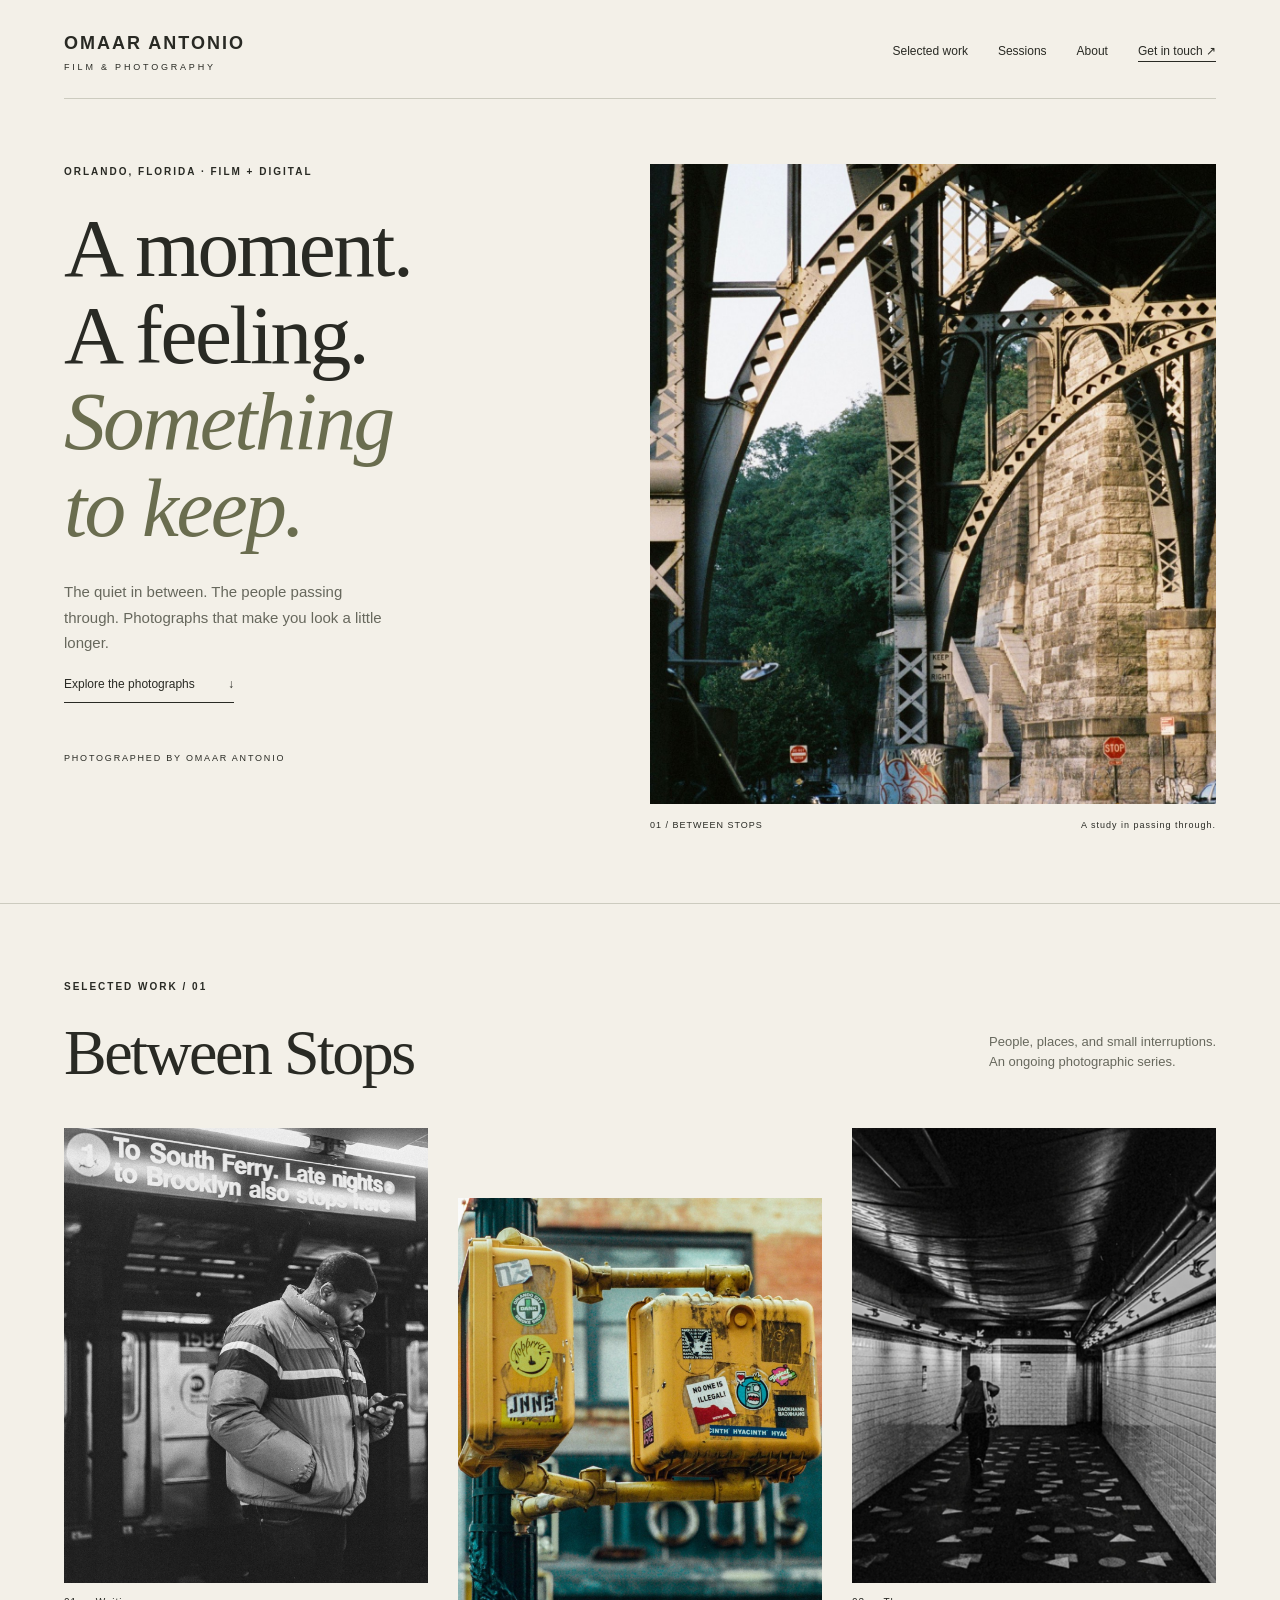
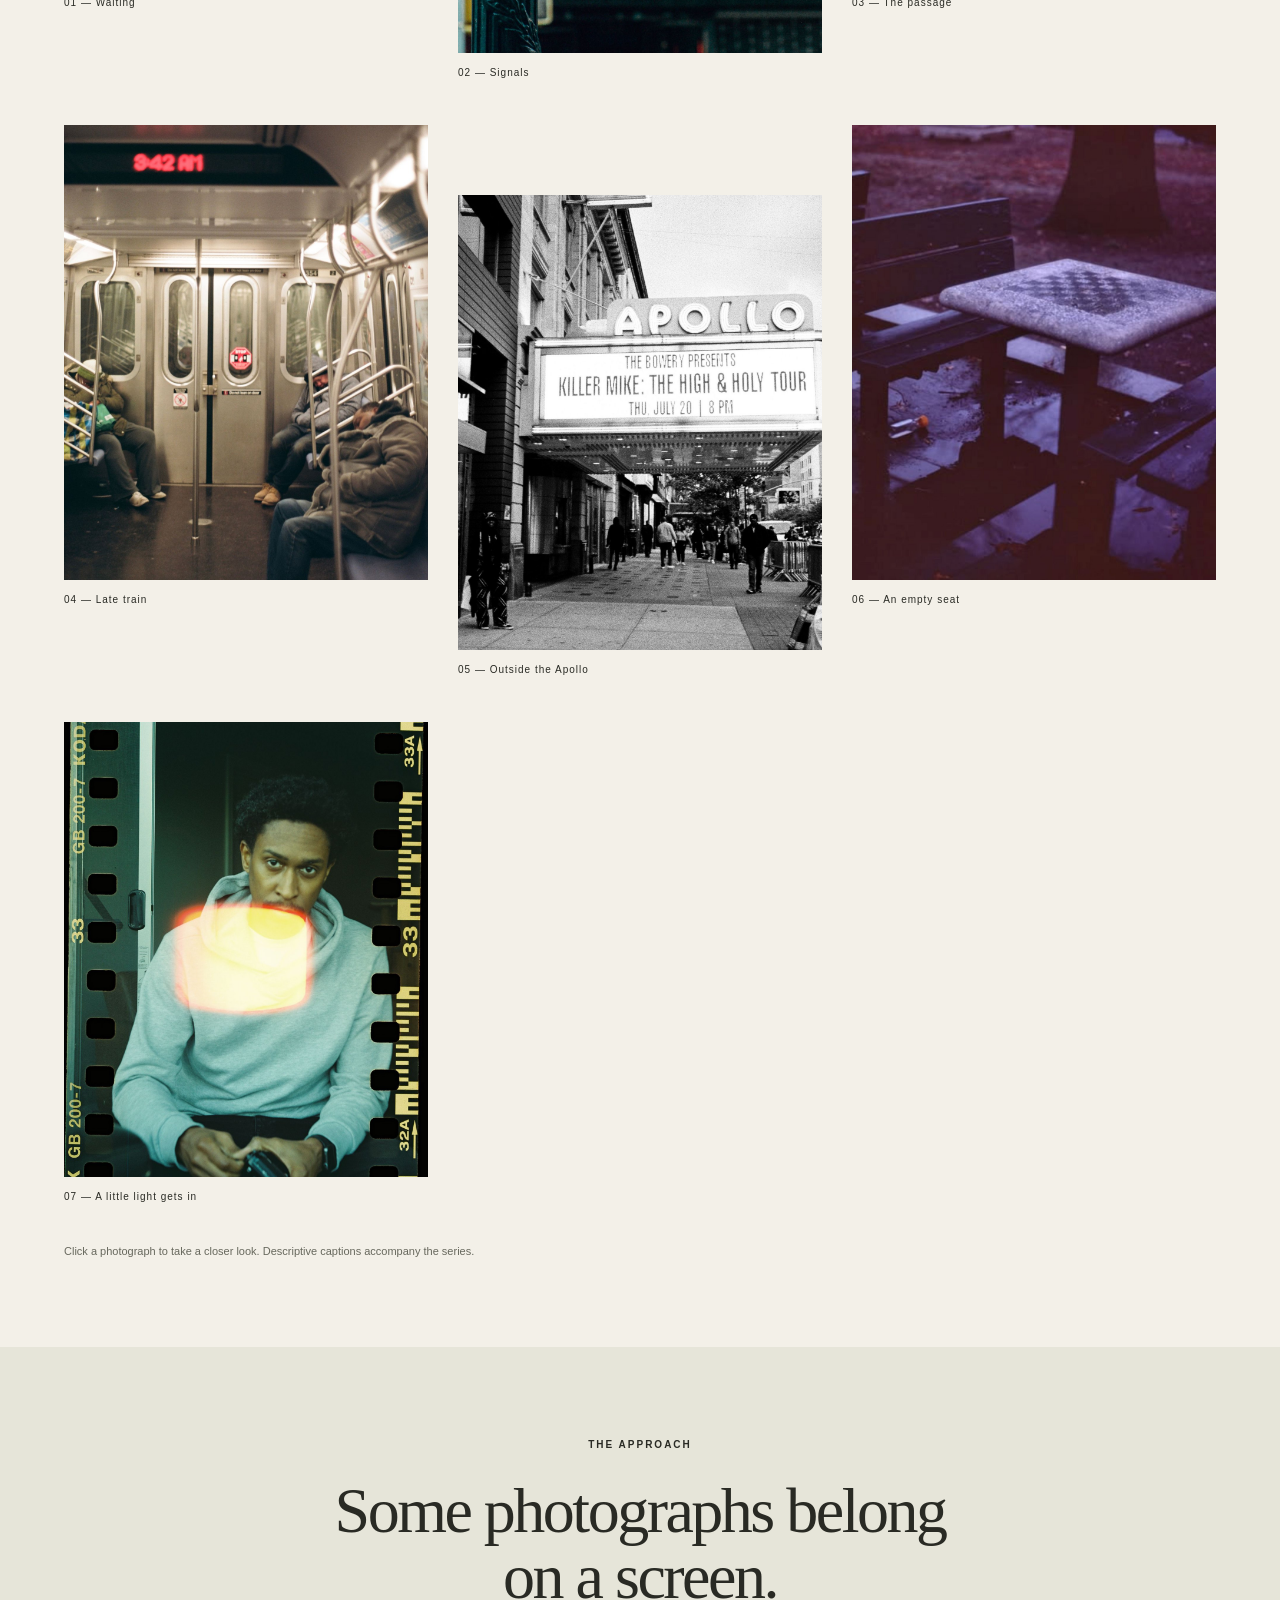
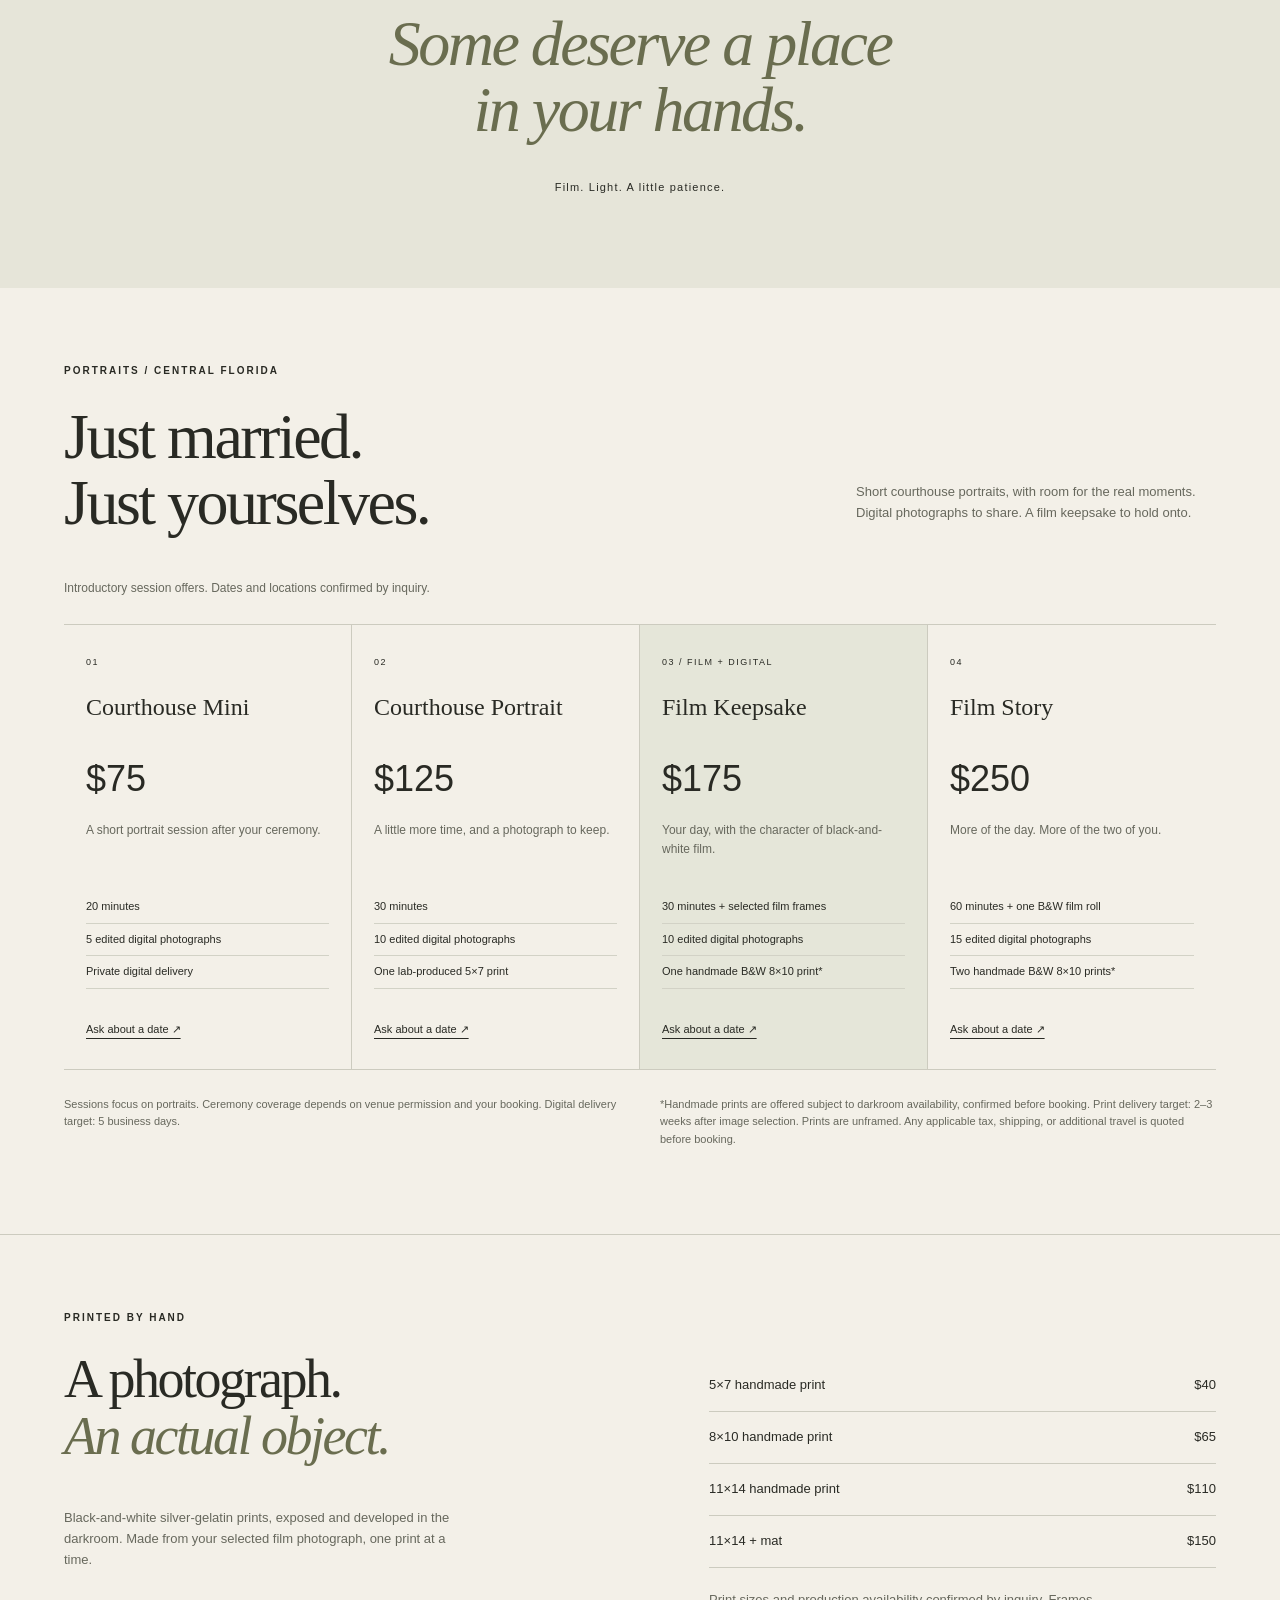
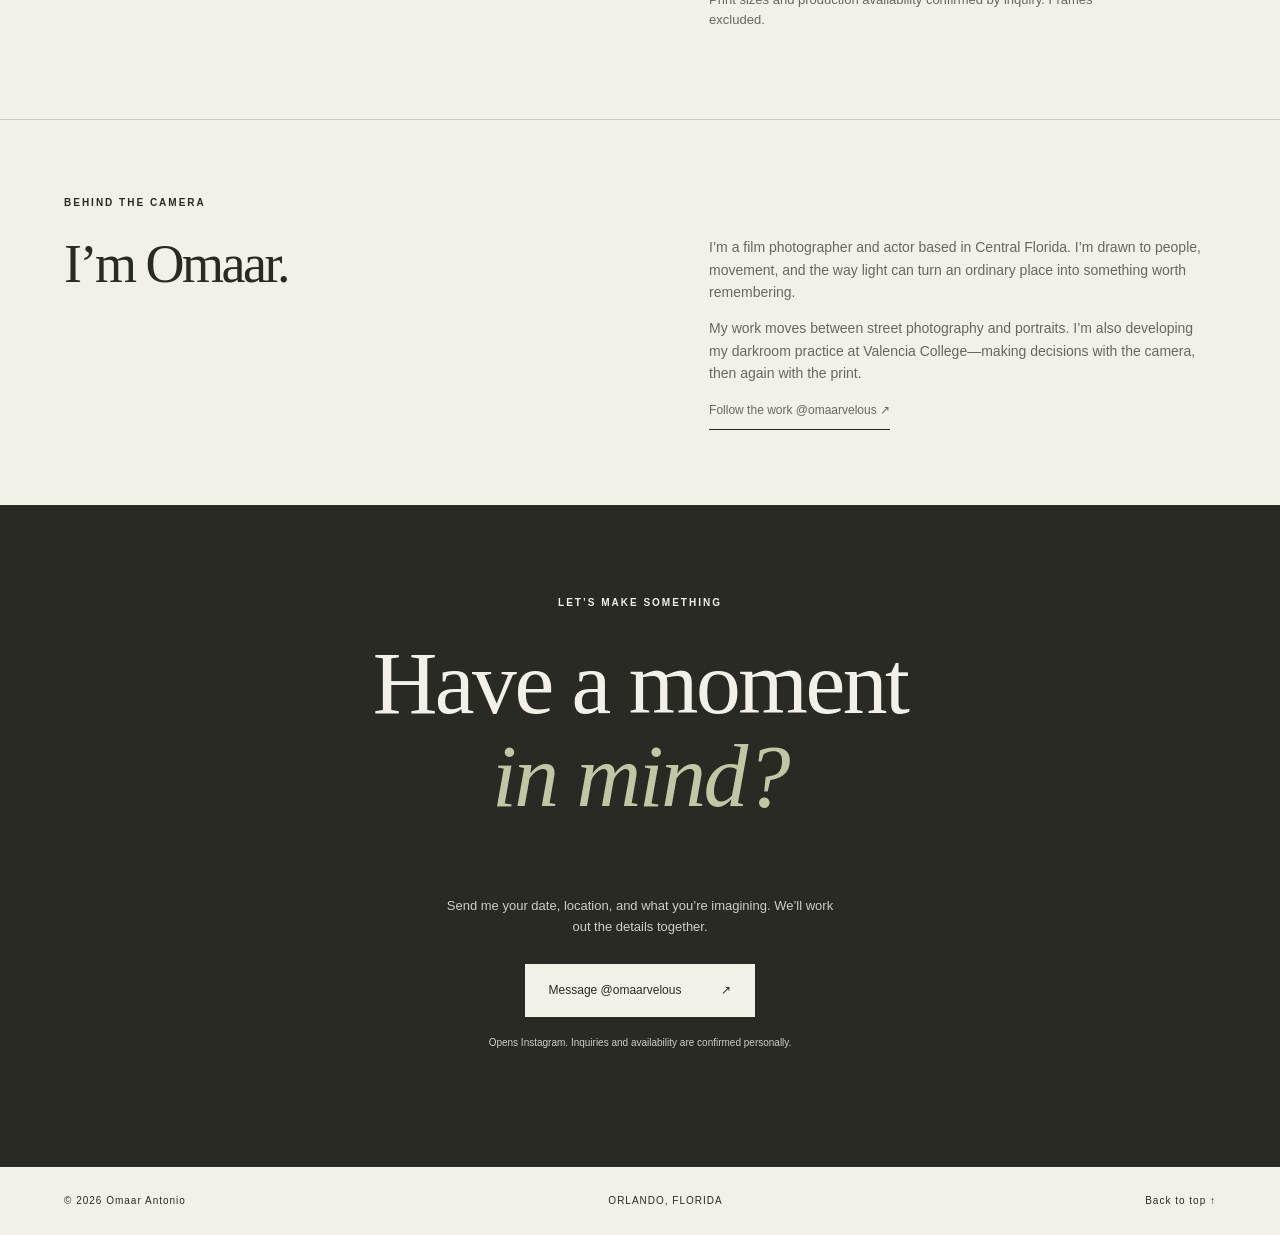
==== index.html @ fffaad18 "Add files via upload." ====
<!doctype html>
<html lang="en">
<head>
  <meta charset="utf-8"><meta name="viewport" content="width=device-width, initial-scale=1">
  <title>Omaar Antonio — Film & Photography</title>
  <meta name="description" content="Photography by Omaar Antonio. Film, everyday stories, and portraits in Orlando and Central Florida.">
  <meta name="theme-color" content="#f3f0e8">
  <link rel="stylesheet" href="styles.css"><script src="site.js" defer></script>
</head>
<body>
  <a class="skip" href="#main">Skip to content</a>
  <header class="header"><a class="wordmark" href="#">OMAAR ANTONIO<span>FILM & PHOTOGRAPHY</span></a><nav aria-label="Main navigation"><a href="#work">Selected work</a><a class="commercial" href="#sessions">Sessions</a><a href="#about">About</a><a class="nav-contact" href="#contact">Get in touch <span aria-hidden="true">↗</span></a></nav></header>
  <main id="main">
    <section class="hero" aria-labelledby="hero-title">
      <div class="hero-copy"><p class="eyebrow">ORLANDO, FLORIDA · FILM + DIGITAL</p><h1 id="hero-title">A moment.<br>A feeling.<br><em>Something<br>to keep.</em></h1><p class="intro">The quiet in between. The people passing through. Photographs that make you look a little longer.</p><a class="text-link" href="#work">Explore the photographs <span aria-hidden="true">↓</span></a><p class="hero-foot">PHOTOGRAPHED BY OMAAR ANTONIO</p></div>
      <figure class="hero-image"><img src="assets/betweenstops_05.jpg" alt="Sunlight catches the steel framework and stone supports of an elevated railway." fetchpriority="high"><figcaption><span>01 / BETWEEN STOPS</span><span>A study in passing through.</span></figcaption></figure>
    </section>
    <section id="work" class="work section"><div class="section-heading"><div><p class="eyebrow">SELECTED WORK / 01</p><h2>Between Stops</h2></div><p>People, places, and small interruptions.<br>An ongoing photographic series.</p></div>
      <div class="gallery">
        <button class="photo tall" data-image="assets/betweenstops_07.jpg" data-caption="Between Stops — waiting at the station"><img src="assets/betweenstops_07.jpg" alt="Black-and-white portrait of a man looking down beneath a subway destination sign." loading="lazy"><span>01 — Waiting</span></button>
        <button class="photo offset" data-image="assets/betweenstops_04.jpg" data-caption="Between Stops — signals and surfaces"><img src="assets/betweenstops_04.jpg" alt="Weathered yellow pedestrian crossing signals covered with stickers." loading="lazy"><span>02 — Signals</span></button>
        <button class="photo tall" data-image="assets/betweenstops_06.jpg" data-caption="Between Stops — the passage"><img src="assets/betweenstops_06.jpg" alt="A lone figure stands in a tiled underground passage in black and white." loading="lazy"><span>03 — The passage</span></button>
        <button class="photo" data-image="assets/betweenstops_03.jpg" data-caption="Between Stops — late train"><img src="assets/betweenstops_03.jpg" alt="Passengers sit on opposite sides of a subway carriage beneath a red digital clock." loading="lazy"><span>04 — Late train</span></button>
        <button class="photo tall offset" data-image="assets/betweenstops_08.jpg" data-caption="Between Stops — outside the Apollo"><img src="assets/betweenstops_08.jpg" alt="Pedestrians pass beneath the Apollo Theater marquee in black and white." loading="lazy"><span>05 — Outside the Apollo</span></button>
        <button class="photo" data-image="assets/betweenstops_02.jpg" data-caption="Between Stops — an empty seat"><img src="assets/betweenstops_02.jpg" alt="A picnic table and tree photographed in purple-toned light." loading="lazy"><span>06 — An empty seat</span></button>
        <button class="photo" data-image="assets/betweenstops_01.jpg" data-caption="Between Stops — portrait with light leak"><img src="assets/betweenstops_01.jpg" alt="A seated man looks toward the camera, with a warm light leak across the film frame." loading="lazy"><span>07 — A little light gets in</span></button>
      </div><p class="gallery-note">Click a photograph to take a closer look. Descriptive captions accompany the series.</p>
    </section>
    <section class="statement"><p class="eyebrow">THE APPROACH</p><p>Some photographs belong<br>on a screen.<br><em>Some deserve a place<br>in your hands.</em></p><span>Film. Light. A little patience.</span></section>
    <section id="sessions" class="section sessions commercial"><div class="section-heading"><div><p class="eyebrow">PORTRAITS / CENTRAL FLORIDA</p><h2>Just married.<br>Just yourselves.</h2></div><p>Short courthouse portraits, with room for the real moments. Digital photographs to share. A film keepsake to hold onto.</p></div>
      <p class="availability">Introductory session offers. Dates and locations confirmed by inquiry.</p>
      <div class="tiers">
        <article><span class="tier-num">01</span><h3>Courthouse Mini</h3><p class="price">$75</p><p>A short portrait session after your ceremony.</p><ul><li>20 minutes</li><li>5 edited digital photographs</li><li>Private digital delivery</li></ul><a class="inquiry" data-package="Courthouse Mini — $75" href="#contact">Ask about a date ↗</a></article>
        <article><span class="tier-num">02</span><h3>Courthouse Portrait</h3><p class="price">$125</p><p>A little more time, and a photograph to keep.</p><ul><li>30 minutes</li><li>10 edited digital photographs</li><li>One lab-produced 5×7 print</li></ul><a class="inquiry" data-package="Courthouse Portrait — $125" href="#contact">Ask about a date ↗</a></article>
        <article class="featured"><span class="tier-num">03 / FILM + DIGITAL</span><h3>Film Keepsake</h3><p class="price">$175</p><p>Your day, with the character of black-and-white film.</p><ul><li>30 minutes + selected film frames</li><li>10 edited digital photographs</li><li>One handmade B&W 8×10 print*</li></ul><a class="inquiry" data-package="Film Keepsake — $175" href="#contact">Ask about a date ↗</a></article>
        <article><span class="tier-num">04</span><h3>Film Story</h3><p class="price">$250</p><p>More of the day. More of the two of you.</p><ul><li>60 minutes + one B&W film roll</li><li>15 edited digital photographs</li><li>Two handmade B&W 8×10 prints*</li></ul><a class="inquiry" data-package="Film Story — $250" href="#contact">Ask about a date ↗</a></article>
      </div>
      <div class="session-notes"><p>Sessions focus on portraits. Ceremony coverage depends on venue permission and your booking. Digital delivery target: 5 business days.</p><p>*Handmade prints are offered subject to darkroom availability, confirmed before booking. Print delivery target: 2–3 weeks after image selection. Prints are unframed. Any applicable tax, shipping, or additional travel is quoted before booking.</p></div>
    </section>
    <section class="prints commercial section"><div><p class="eyebrow">PRINTED BY HAND</p><h2>A photograph.<br><em>An actual object.</em></h2><p>Black-and-white silver-gelatin prints, exposed and developed in the darkroom. Made from your selected film photograph, one print at a time.</p></div><div class="print-list"><div><span>5×7 handmade print</span><strong>$40</strong></div><div><span>8×10 handmade print</span><strong>$65</strong></div><div><span>11×14 handmade print</span><strong>$110</strong></div><div><span>11×14 + mat</span><strong>$150</strong></div><p>Print sizes and production availability confirmed by inquiry. Frames excluded.</p></div></section>
    <section id="about" class="about section"><p class="eyebrow">BEHIND THE CAMERA</p><h2>I’m Omaar.</h2><div><p>I’m a film photographer and actor based in Central Florida. I’m drawn to people, movement, and the way light can turn an ordinary place into something worth remembering.</p><p>My work moves between street photography and portraits. I’m also developing my darkroom practice at Valencia College—making decisions with the camera, then again with the print.</p><a class="text-link" href="https://www.instagram.com/omaarvelous/" target="_blank" rel="noopener noreferrer">Follow the work @omaarvelous ↗</a></div></section>
    <section id="contact" class="contact section"><p class="eyebrow">LET’S MAKE SOMETHING</p><h2>Have a moment<br><em>in mind?</em></h2><p>Send me your date, location, and what you’re imagining. We’ll work out the details together.</p><div id="inquiry-summary" class="inquiry-summary" hidden><p id="inquiry-text"></p><button id="copy-inquiry" type="button">Copy inquiry</button><span id="copy-status" role="status"></span></div><a class="button" href="https://www.instagram.com/omaarvelous/" target="_blank" rel="noopener noreferrer">Message @omaarvelous <span aria-hidden="true">↗</span></a><p class="contact-note">Opens Instagram. Inquiries and availability are confirmed personally.</p></section>
  </main>
  <footer><span>© <span id="year">2026</span> Omaar Antonio</span><span>ORLANDO, FLORIDA</span><a href="#">Back to top ↑</a></footer>
  <dialog id="lightbox" aria-labelledby="lightbox-caption"><button id="close-lightbox" aria-label="Close photograph">Close ×</button><img id="lightbox-image" alt=""><p id="lightbox-caption"></p></dialog>
</body></html>
---- styles.css ----
:root{--paper:#f3f0e8;--ink:#292a24;--muted:#67685d;--accent:#6a6d4f;--line:#cccbbf}*{box-sizing:border-box}html{scroll-behavior:smooth;scroll-padding-top:25px}body{margin:0;background:var(--paper);color:var(--ink);font-family:Arial,Helvetica,sans-serif;font-size:15px;line-height:1.6}a{color:inherit;text-decoration:none}button{font:inherit;color:inherit}a:focus-visible,button:focus-visible{outline:3px solid var(--accent);outline-offset:6px}img{display:block;max-width:100%}.header{margin:0 5%;padding:29px 0 24px;border-bottom:1px solid var(--line);display:flex;align-items:center;justify-content:space-between;gap:24px}.wordmark{font-size:18px;letter-spacing:2px;font-weight:700}.wordmark span{display:block;font-size:9px;letter-spacing:2.8px;font-weight:400;margin-top:2px}nav{display:flex;gap:30px;font-size:12px}.nav-contact{border-bottom:1px solid var(--ink)}.hero{display:grid;grid-template-columns:1fr 1.12fr;gap:7%;padding:65px 5% 70px;max-width:1600px;margin:auto}.eyebrow{font-size:10px;letter-spacing:2px;font-weight:600;margin:0 0 25px}h1,h2,h3,p{margin-top:0}h1,h2,.statement>p:not(.eyebrow){font-family:Georgia,'Times New Roman',serif;font-weight:400;letter-spacing:-2.5px;line-height:1.04}h1{font-size:clamp(52px,6.5vw,98px);margin-bottom:28px}em{font-weight:400;color:var(--accent)}.intro{max-width:330px;color:var(--muted);font-size:15px;line-height:1.7}.text-link{font-size:12px;border-bottom:1px solid var(--ink);padding-bottom:8px;display:inline-block}.text-link span{margin-left:30px}.hero-foot{font-size:9px;letter-spacing:1.8px;margin-top:48px}.hero-image{margin:0;align-self:start}.hero-image img{width:100%;height:640px;object-fit:cover}.hero-image figcaption{display:flex;justify-content:space-between;gap:10px;font-size:9px;letter-spacing:1px;margin-top:14px}.section{padding:75px 5%;max-width:1600px;margin:auto}.section-heading{display:flex;justify-content:space-between;align-items:end;gap:35px;margin-bottom:42px}.section-heading h2{font-size:clamp(42px,5vw,68px);margin:0}.section-heading>p{max-width:360px;color:var(--muted);font-size:13px}.work{border-top:1px solid var(--line)}.gallery{display:grid;grid-template-columns:repeat(3,1fr);gap:44px 30px;align-items:start}.photo{background:none;border:0;padding:0;text-align:left;cursor:zoom-in}.photo img{width:100%;aspect-ratio:4/5;object-fit:cover;transition:filter .25s}.photo:hover img{filter:brightness(.9)}.photo span{display:block;margin-top:12px;font-size:10px;letter-spacing:1px}.photo.offset{margin-top:70px}.gallery-note{font-size:11px;color:var(--muted);margin-top:38px}.statement{padding:90px 5%;text-align:center;background:#e6e5d9}.statement>p:not(.eyebrow){font-size:clamp(38px,5vw,70px);margin-bottom:30px}.statement span{font-size:11px;letter-spacing:1.2px}.availability{color:var(--muted);font-size:12px;margin-bottom:26px}.tiers{display:grid;grid-template-columns:repeat(4,1fr);border-top:1px solid var(--line);border-bottom:1px solid var(--line)}.tiers article{padding:30px 22px;border-right:1px solid var(--line);display:flex;flex-direction:column}.tiers article:last-child{border:0}.tiers .featured{background:#e5e6d9}.tier-num{font-size:9px;letter-spacing:1.5px;min-height:25px}h3{font-family:Georgia,serif;font-size:24px;line-height:1.15;font-weight:400;min-height:55px;margin:14px 0 12px}.price{font-size:36px;line-height:1;margin-bottom:24px}.tiers article>p:not(.price){font-size:12px;min-height:58px;color:var(--muted)}ul{list-style:none;padding:0;margin:0 0 32px;font-size:11px}li{padding:7px 0;border-bottom:1px solid #d2d2c6}.inquiry{font-size:11px;margin-top:auto;text-decoration:underline;text-underline-offset:5px}.session-notes{display:grid;grid-template-columns:1fr 1fr;gap:40px;margin-top:26px;color:var(--muted);font-size:11px}.prints{border-top:1px solid var(--line);display:grid;grid-template-columns:1fr 1fr;gap:12%}.prints h2,.about h2{font-size:54px}.prints>div>p:not(.eyebrow){max-width:400px;color:var(--muted);font-size:13px}.print-list{padding-top:50px}.print-list>div{display:flex;justify-content:space-between;gap:20px;border-bottom:1px solid var(--line);padding:15px 0;font-size:13px}.print-list strong{font-weight:400}.print-list p{font-size:11px;margin-top:22px;color:var(--muted)}.about{border-top:1px solid var(--line);display:grid;grid-template-columns:1fr 1fr;gap:0 12%}.about>.eyebrow{grid-column:1/-1}.about>div{max-width:500px;font-size:14px;color:var(--muted)}.contact{background:var(--ink);color:var(--paper);text-align:center;max-width:none;padding:90px 5%}.contact h2{font-size:clamp(50px,7vw,90px)}.contact h2 em{color:#c2c6a5}.contact>p:not(.eyebrow){max-width:390px;margin:0 auto 26px;color:#cdcec4;font-size:13px}.button{background:var(--paper);color:var(--ink);display:inline-flex;gap:40px;padding:17px 24px;font-size:12px}.contact .contact-note{font-size:10px!important;margin-top:18px!important}.inquiry-summary{max-width:500px;margin:25px auto;padding:20px;border:1px solid #6c6c60;font-size:12px;text-align:left}.inquiry-summary button{background:transparent;border:1px solid #cdcec4;padding:7px 14px;color:var(--paper);cursor:pointer}.inquiry-summary span{margin-left:12px}footer{display:flex;justify-content:space-between;gap:20px;padding:26px 5%;font-size:10px;letter-spacing:1px}dialog{border:0;background:#171813;color:var(--paper);max-width:95vw;max-height:95vh;padding:45px 25px 20px}dialog::backdrop{background:#000d}dialog img{max-height:76vh;max-width:82vw;object-fit:contain;margin:auto}dialog p{font-size:12px;margin:14px 0 0}#close-lightbox{position:absolute;right:20px;top:10px;background:none;color:white;border:0;cursor:pointer}.skip{position:absolute;top:-70px;background:var(--ink);color:white;padding:12px;z-index:10}.skip:focus{top:0}
@media(min-width:1450px){.hero-image img{height:770px}}@media(max-width:1000px){.tiers{grid-template-columns:1fr 1fr}.tiers article:nth-child(2){border-right:0}.tiers article:nth-child(-n+2){border-bottom:1px solid var(--line)}.hero-image img{height:550px}.hero{gap:5%}.gallery{gap:30px 20px}nav{gap:18px}.prints h2,.about h2{font-size:44px}}@media(max-width:650px){.header{padding:22px 0;align-items:start}.wordmark{font-size:14px}.wordmark span{font-size:8px;letter-spacing:1.3px}nav{flex-wrap:wrap;justify-content:end;gap:10px 16px;max-width:180px;font-size:10px}.hero{grid-template-columns:1fr;padding-top:38px;gap:25px}h1{font-size:67px;letter-spacing:-2px}.hero-foot{margin-top:26px}.hero-image img{height:auto;max-height:650px;object-fit:contain}.section{padding:50px 5%}.section-heading{display:block}.section-heading>p{margin:22px 0 0}.gallery{grid-template-columns:1fr 1fr;gap:30px 15px}.photo.offset{margin-top:35px}.photo span{font-size:9px}.statement{padding:65px 5%}.statement>p:not(.eyebrow){letter-spacing:-1px}.tiers{grid-template-columns:1fr}.tiers article{border-right:0;border-bottom:1px solid var(--line);padding:25px}.tiers article>p:not(.price),h3{min-height:0}.tiers h3{margin-top:8px}.tiers ul{margin-bottom:22px}.session-notes,.prints,.about{grid-template-columns:1fr;gap:20px}.print-list{padding-top:0}.about h2{margin-bottom:5px}.contact{padding:65px 5%}footer{flex-wrap:wrap}footer>span:nth-child(2){display:none}}@media(prefers-reduced-motion:reduce){html{scroll-behavior:auto}*{transition:none!important}}
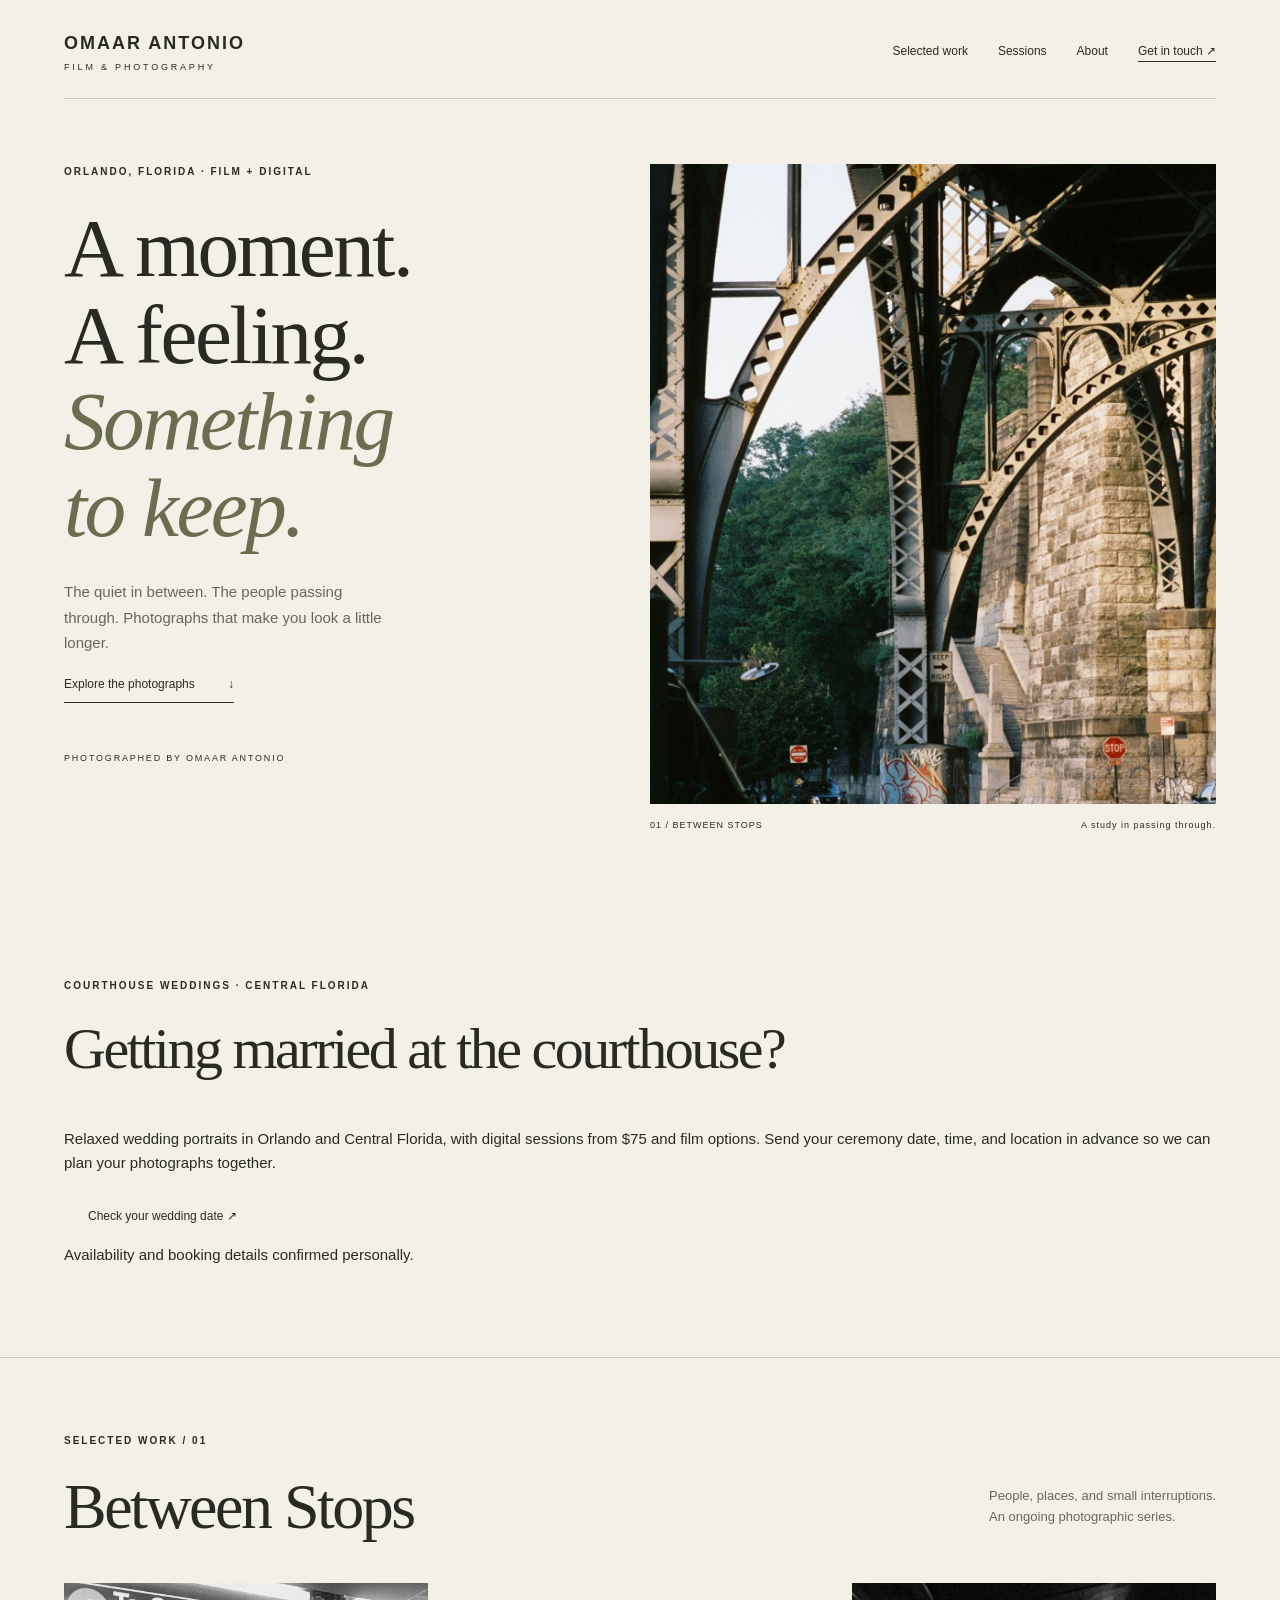
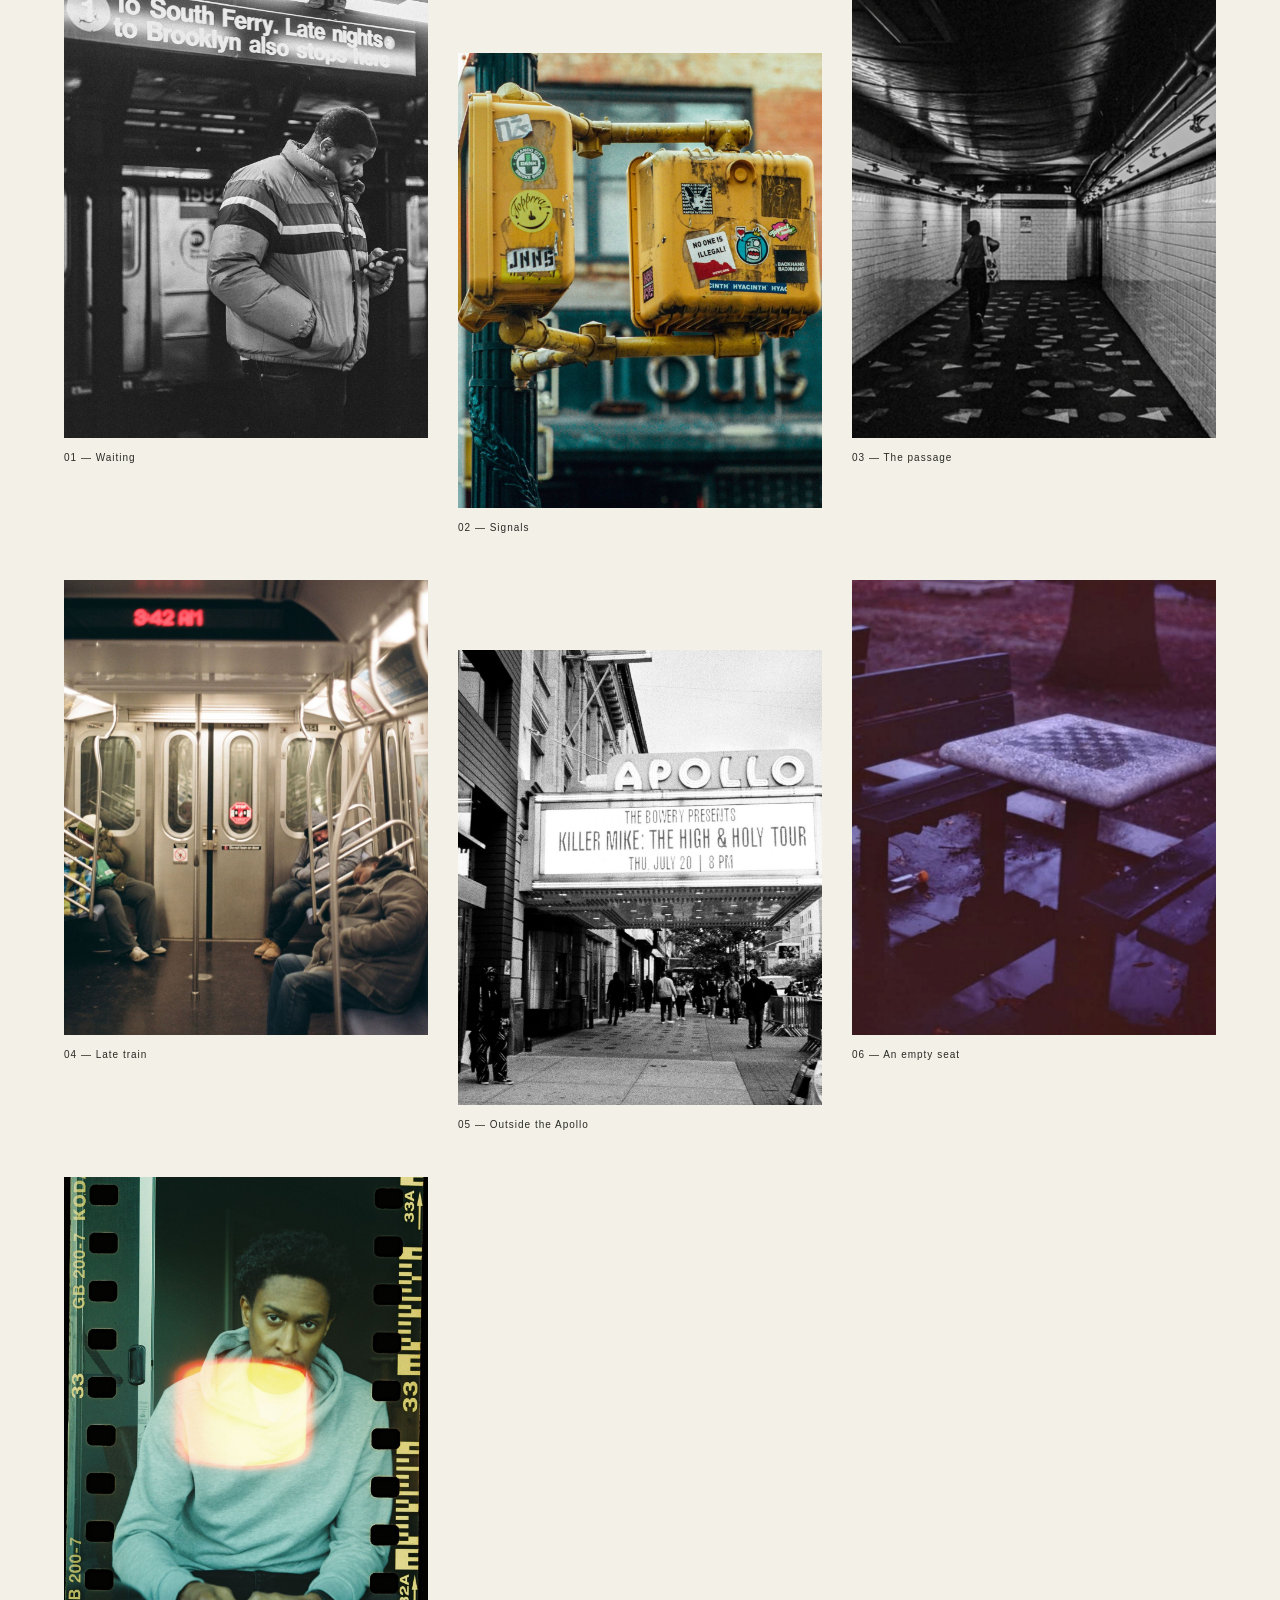
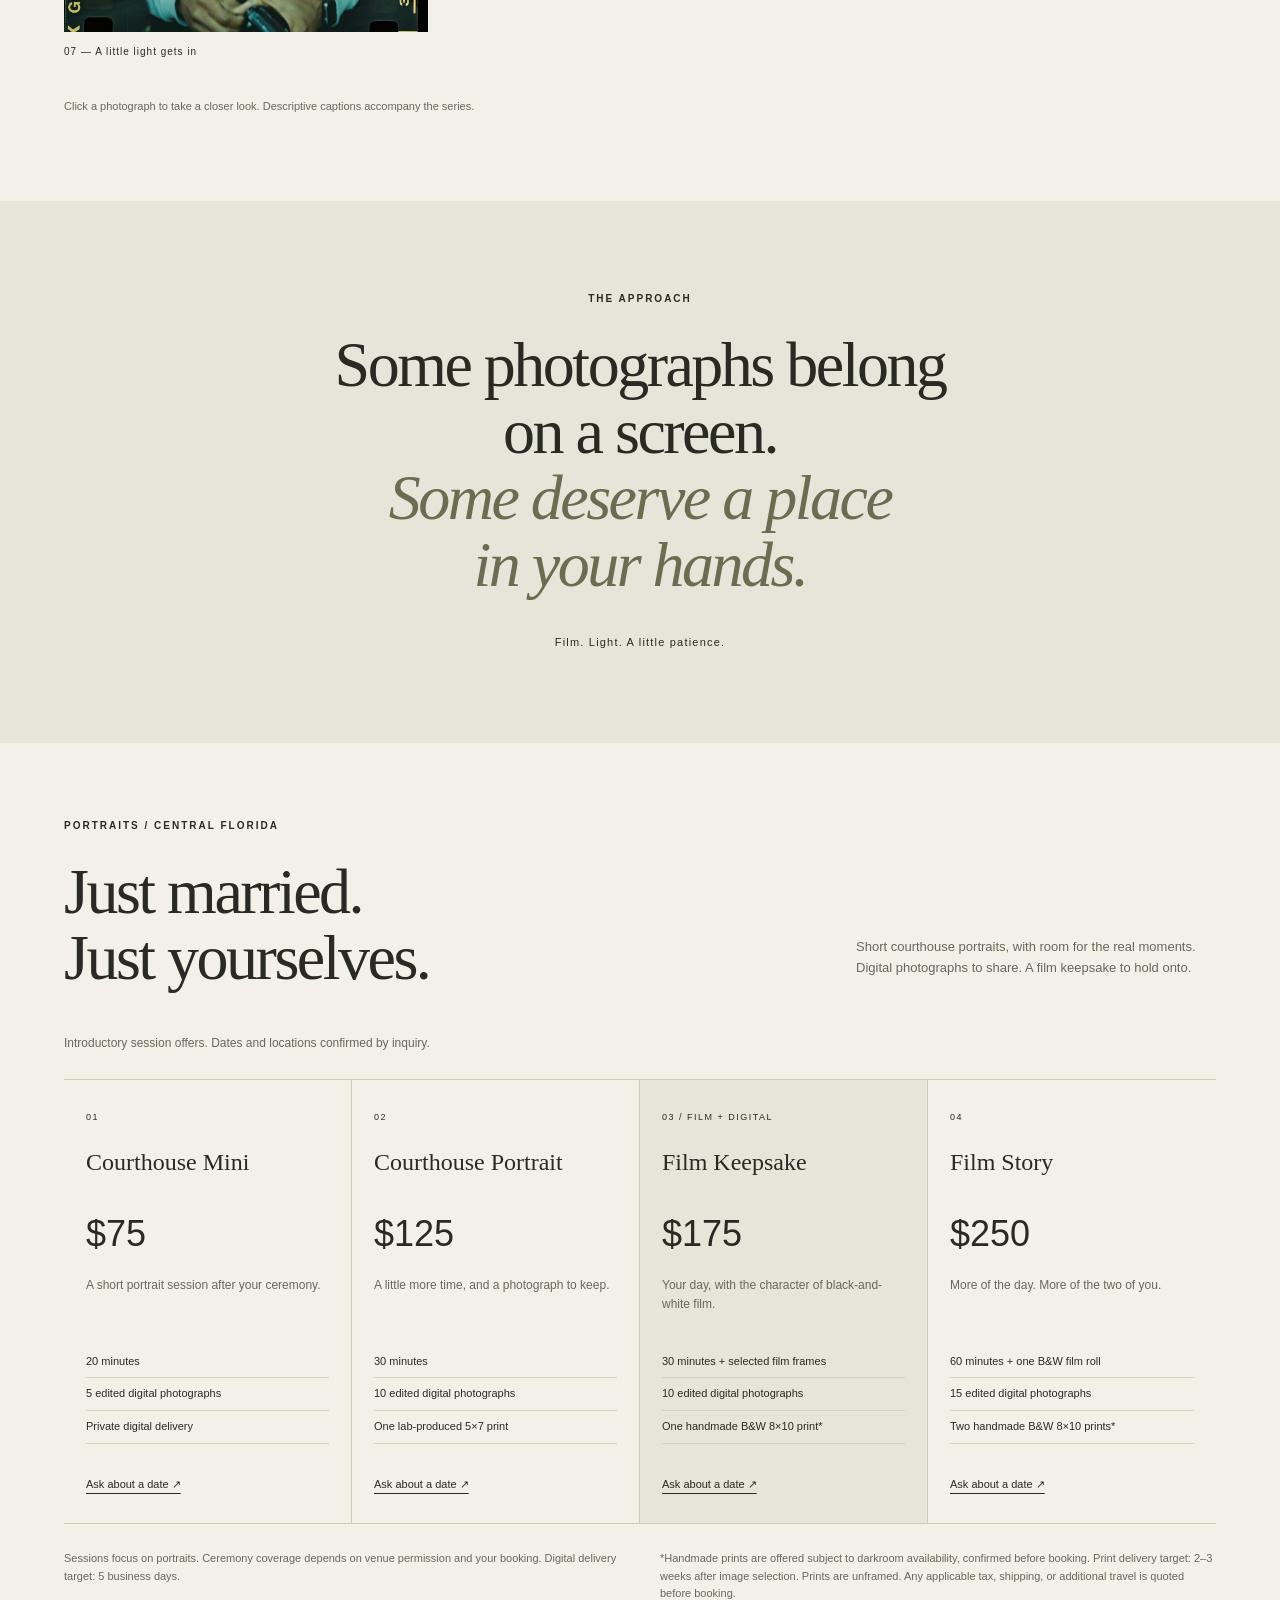
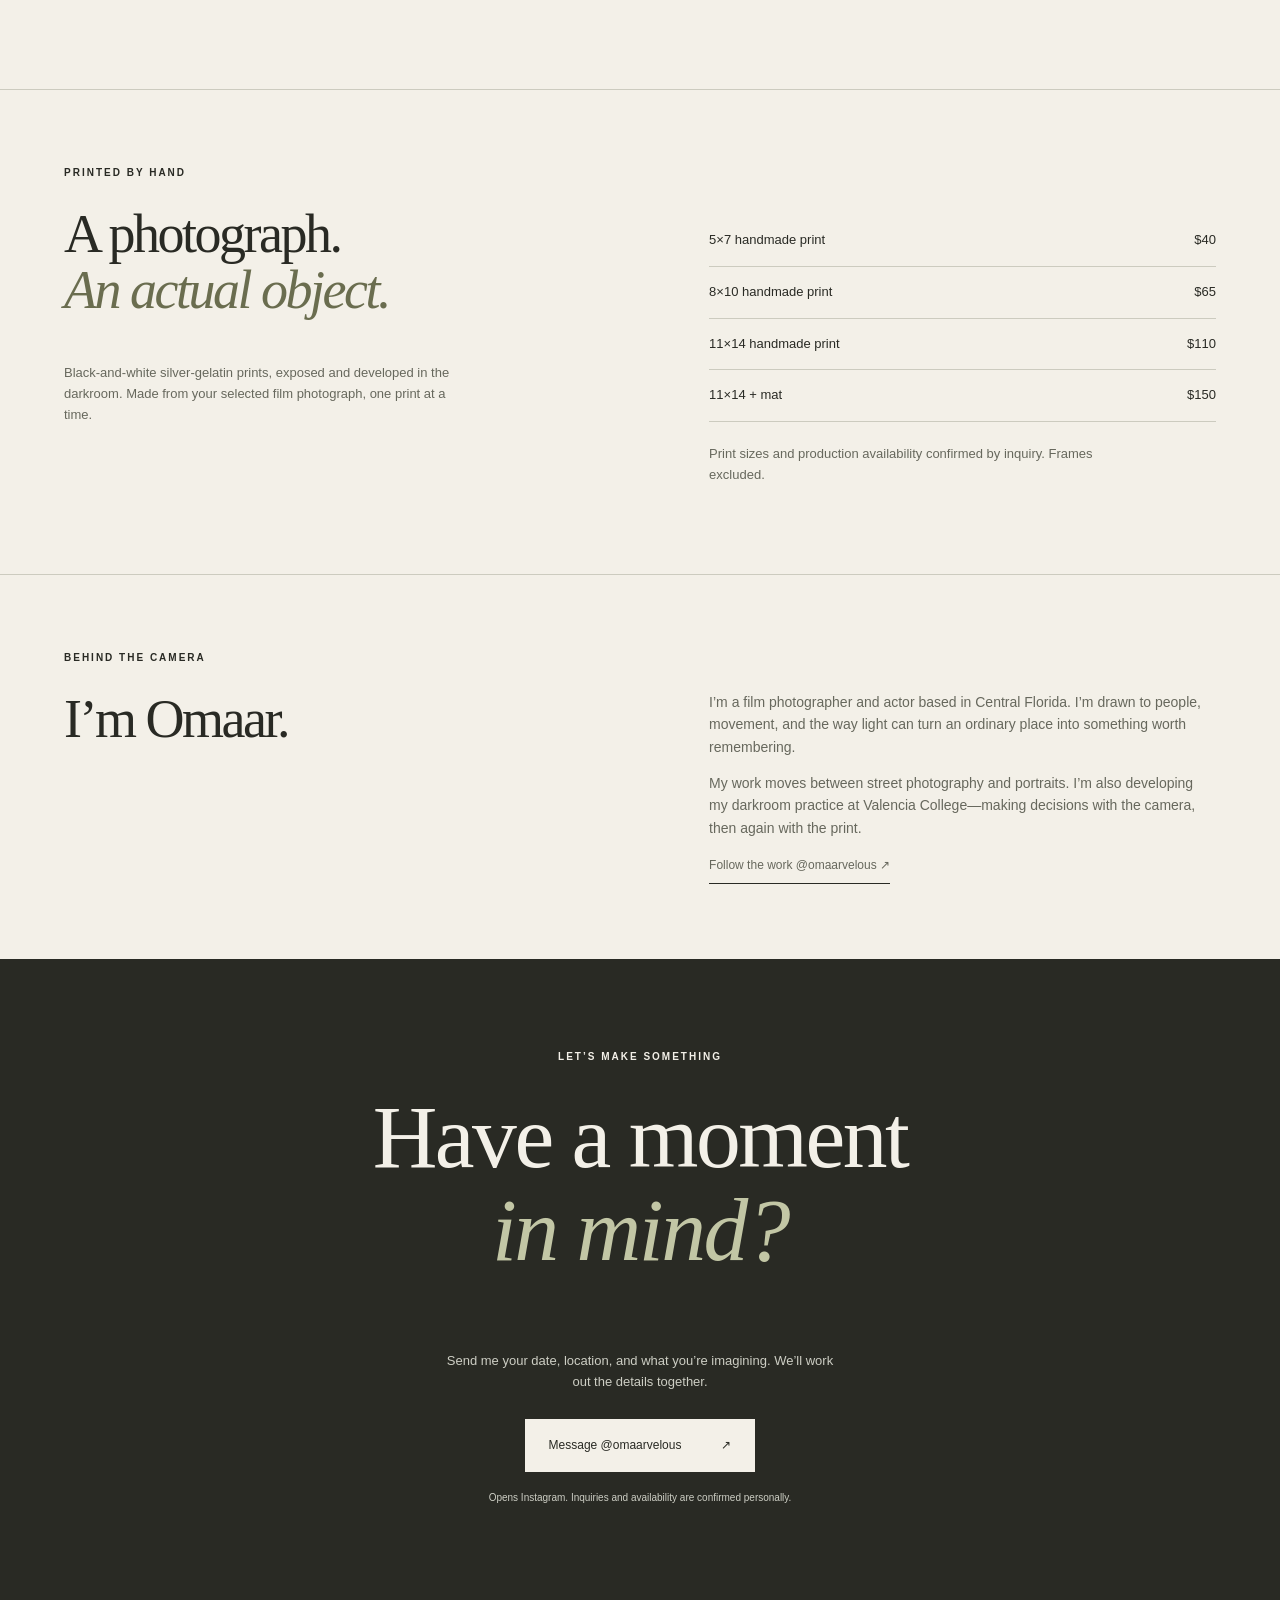
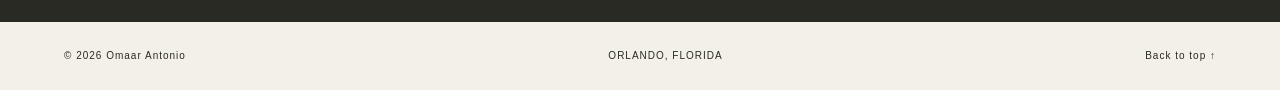
==== commit 71777fe9: "Add courthouse wedding section and date inquiry link to homepage" ====
--- a/index.html
+++ b/index.html
@@ -2,8 +2,16 @@
 <html lang="en">
 <head>
   <meta charset="utf-8"><meta name="viewport" content="width=device-width, initial-scale=1">
-  <title>Omaar Antonio — Film & Photography</title>
-  <meta name="description" content="Photography by Omaar Antonio. Film, everyday stories, and portraits in Orlando and Central Florida.">
+  <title>Orlando Film & Portrait Photographer | Omaar Antonio</title>
+<meta name="description" content="Film and digital portrait photography by Omaar Antonio in Orlando and Central Florida. Explore original photographs and inquire about a portrait session.">
+<link rel="canonical" href="https://ellimest.github.io/omaar-photography/">
+<meta property="og:type" content="website">
+<meta property="og:title" content="Photography by Omaar | Orlando Film & Portrait Photographer">
+<meta property="og:description" content="Film, digital portraits, and everyday stories. Photography by Omaar Antonio in Central Florida.">
+<meta property="og:url" content="https://ellimest.github.io/omaar-photography/">
+<meta property="og:image" content="https://ellimest.github.io/omaar-photography/assets/betweenstops_05.jpg">
+<meta property="og:image:alt" content="Sunlight on the steel framework and stone supports of an elevated railway.">
+<meta name="twitter:card" content="summary_large_image">
   <meta name="theme-color" content="#f3f0e8">
   <link rel="stylesheet" href="styles.css"><script src="site.js" defer></script>
 </head>
@@ -15,6 +23,22 @@
       <div class="hero-copy"><p class="eyebrow">ORLANDO, FLORIDA · FILM + DIGITAL</p><h1 id="hero-title">A moment.<br>A feeling.<br><em>Something<br>to keep.</em></h1><p class="intro">The quiet in between. The people passing through. Photographs that make you look a little longer.</p><a class="text-link" href="#work">Explore the photographs <span aria-hidden="true">↓</span></a><p class="hero-foot">PHOTOGRAPHED BY OMAAR ANTONIO</p></div>
       <figure class="hero-image"><img src="assets/betweenstops_05.jpg" alt="Sunlight catches the steel framework and stone supports of an elevated railway." fetchpriority="high"><figcaption><span>01 / BETWEEN STOPS</span><span>A study in passing through.</span></figcaption></figure>
     </section>
+    <section class="section" aria-labelledby="courthouse-heading">
+  <p class="eyebrow">COURTHOUSE WEDDINGS · CENTRAL FLORIDA</p>
+  <h2 id="courthouse-heading" style="font-size:clamp(36px,5vw,58px)">
+    Getting married at the courthouse?
+  </h2>
+  <p>
+    Relaxed wedding portraits in Orlando and Central Florida,
+    with digital sessions from $75 and film options.
+    Send your ceremony date, time, and location in advance
+    so we can plan your photographs together.
+  </p>
+  <a class="button" href="courthouse-weddings.html">
+    Check your wedding date ↗
+  </a>
+  <p>Availability and booking details confirmed personally.</p>
+</section>
     <section id="work" class="work section"><div class="section-heading"><div><p class="eyebrow">SELECTED WORK / 01</p><h2>Between Stops</h2></div><p>People, places, and small interruptions.<br>An ongoing photographic series.</p></div>
       <div class="gallery">
         <button class="photo tall" data-image="assets/betweenstops_07.jpg" data-caption="Between Stops — waiting at the station"><img src="assets/betweenstops_07.jpg" alt="Black-and-white portrait of a man looking down beneath a subway destination sign." loading="lazy"><span>01 — Waiting</span></button>
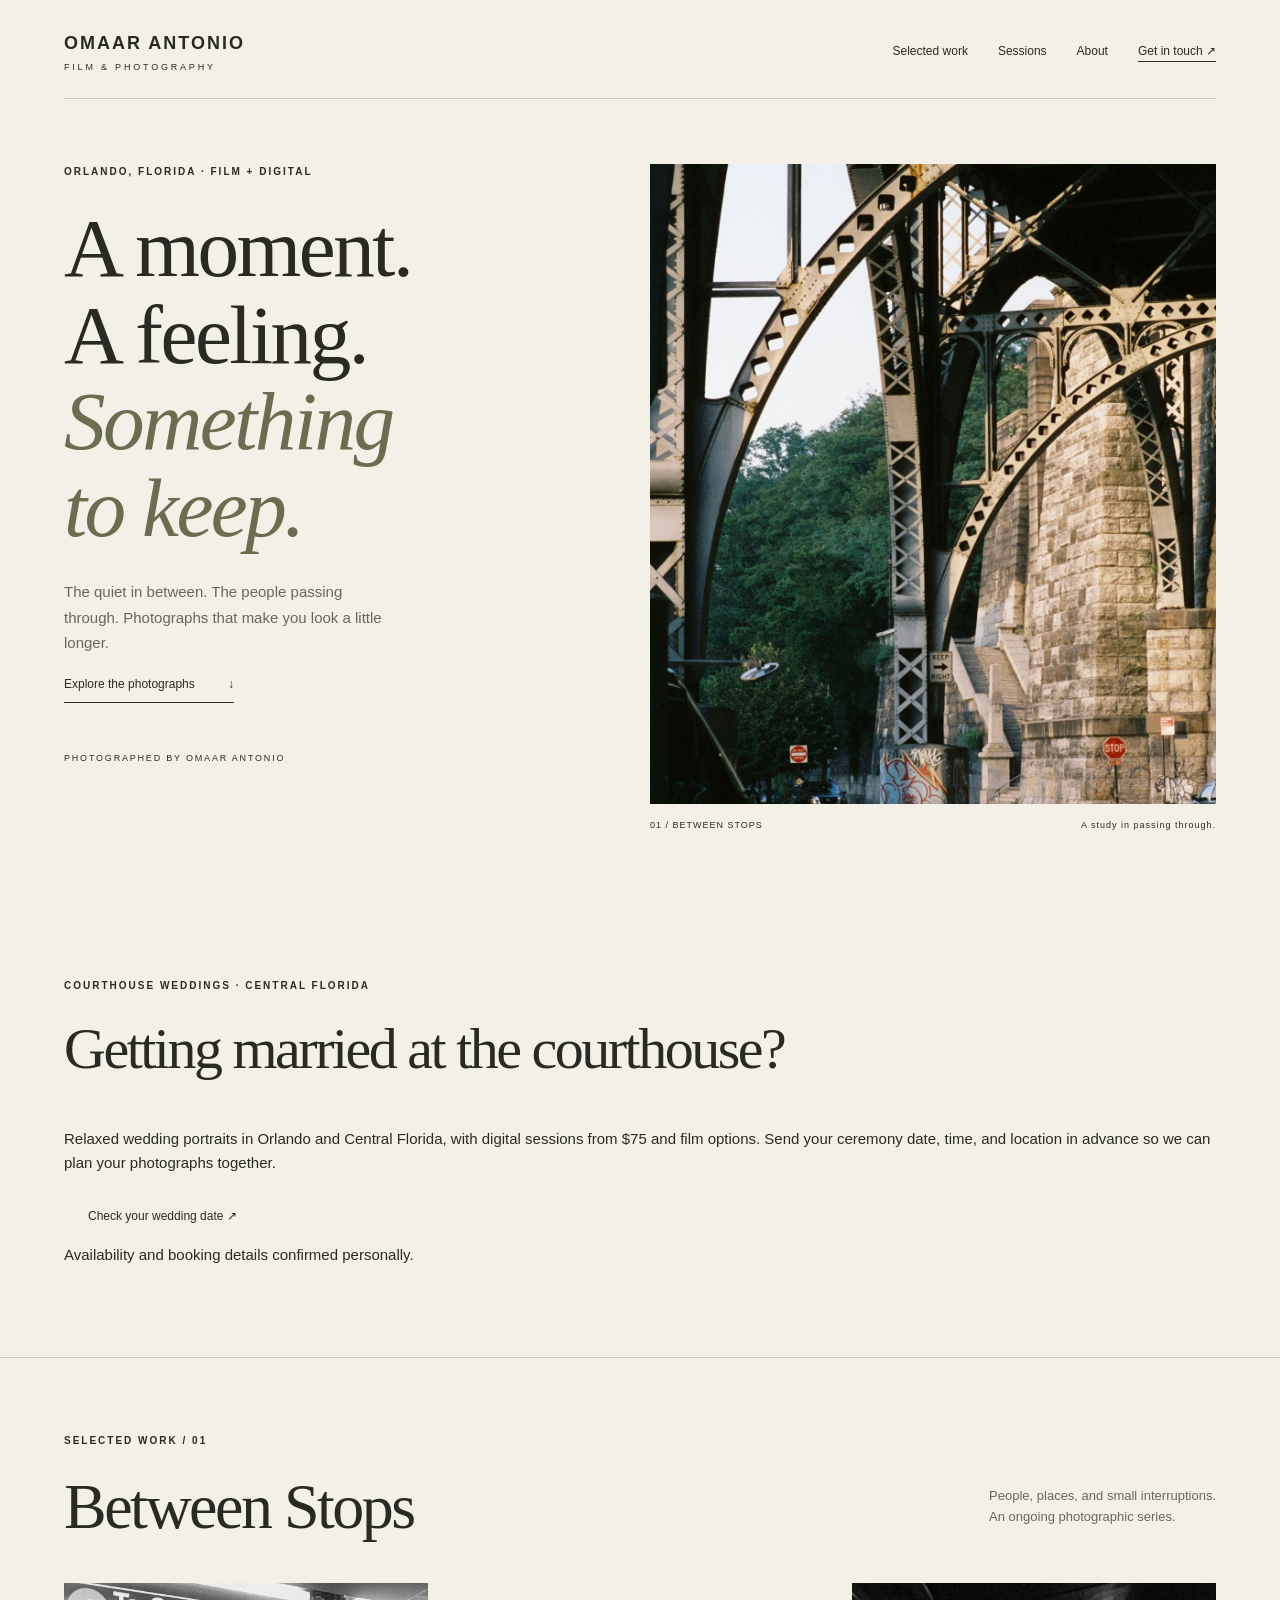
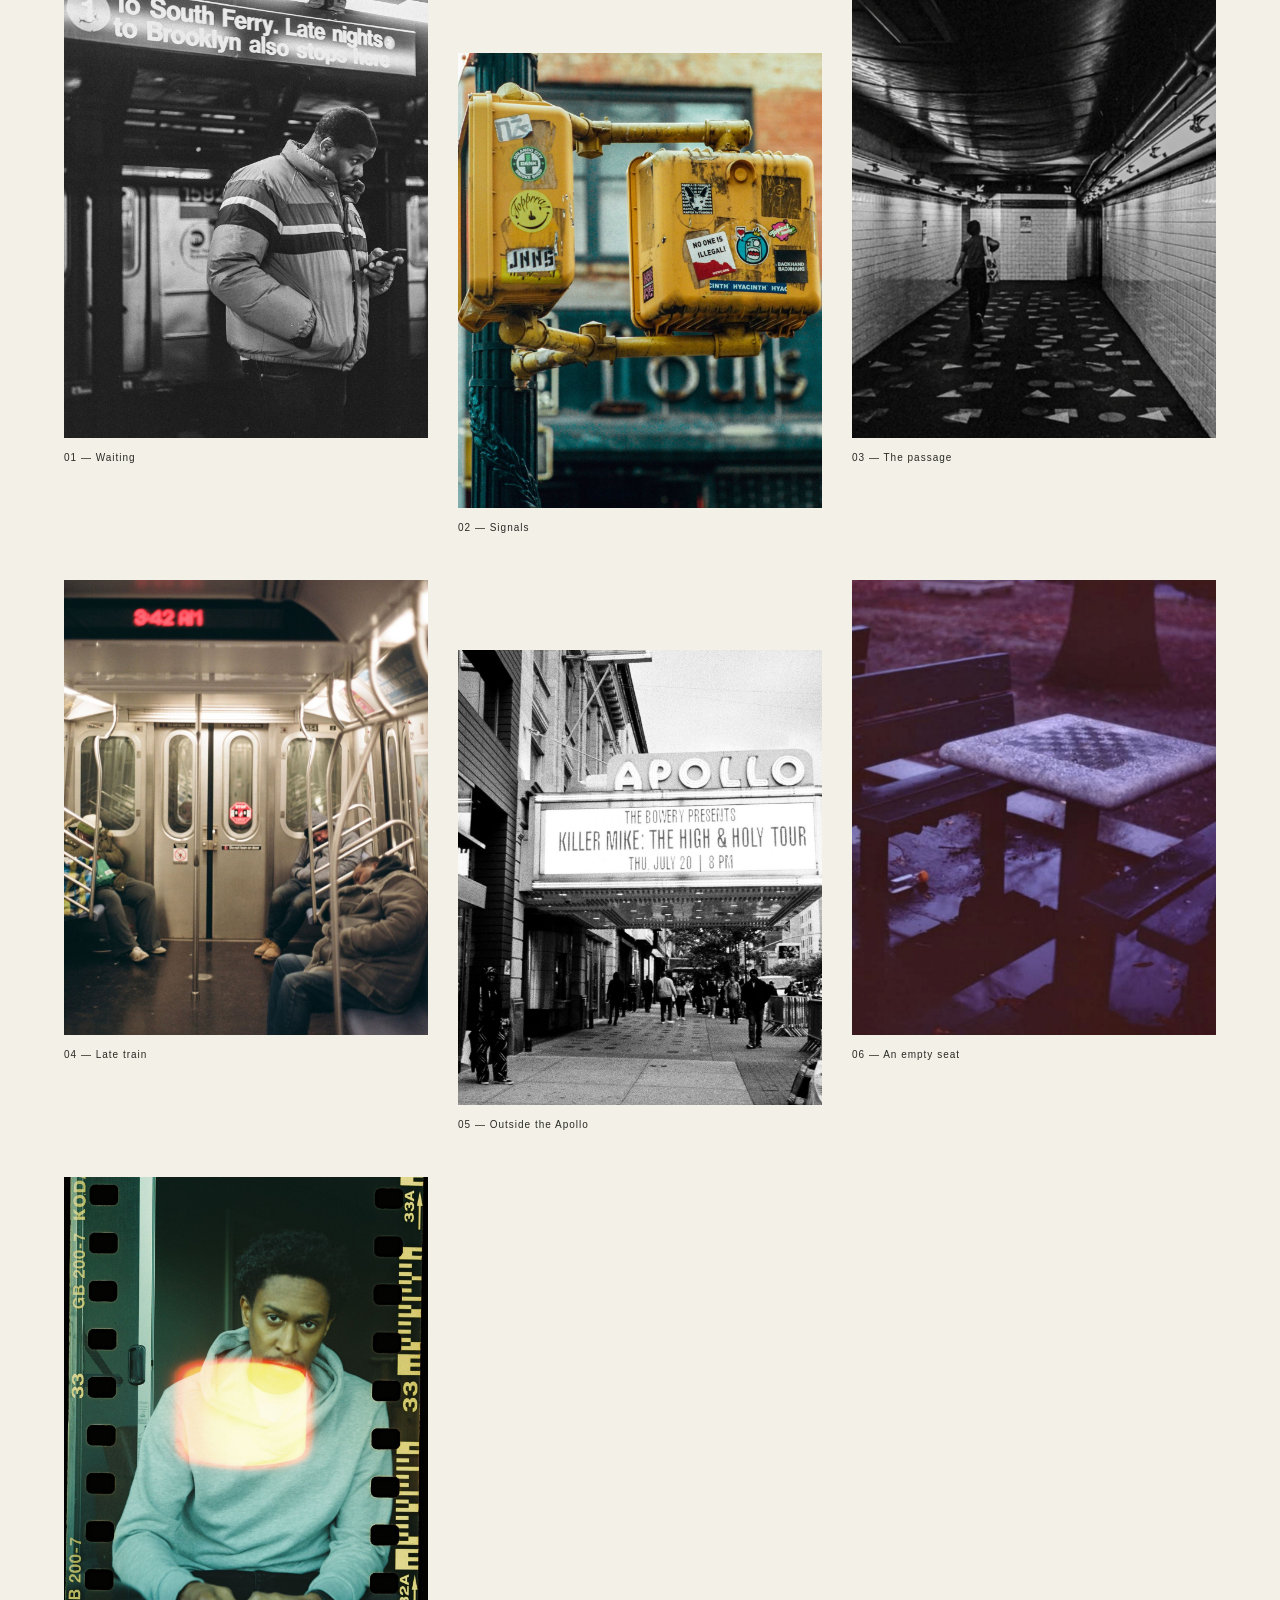
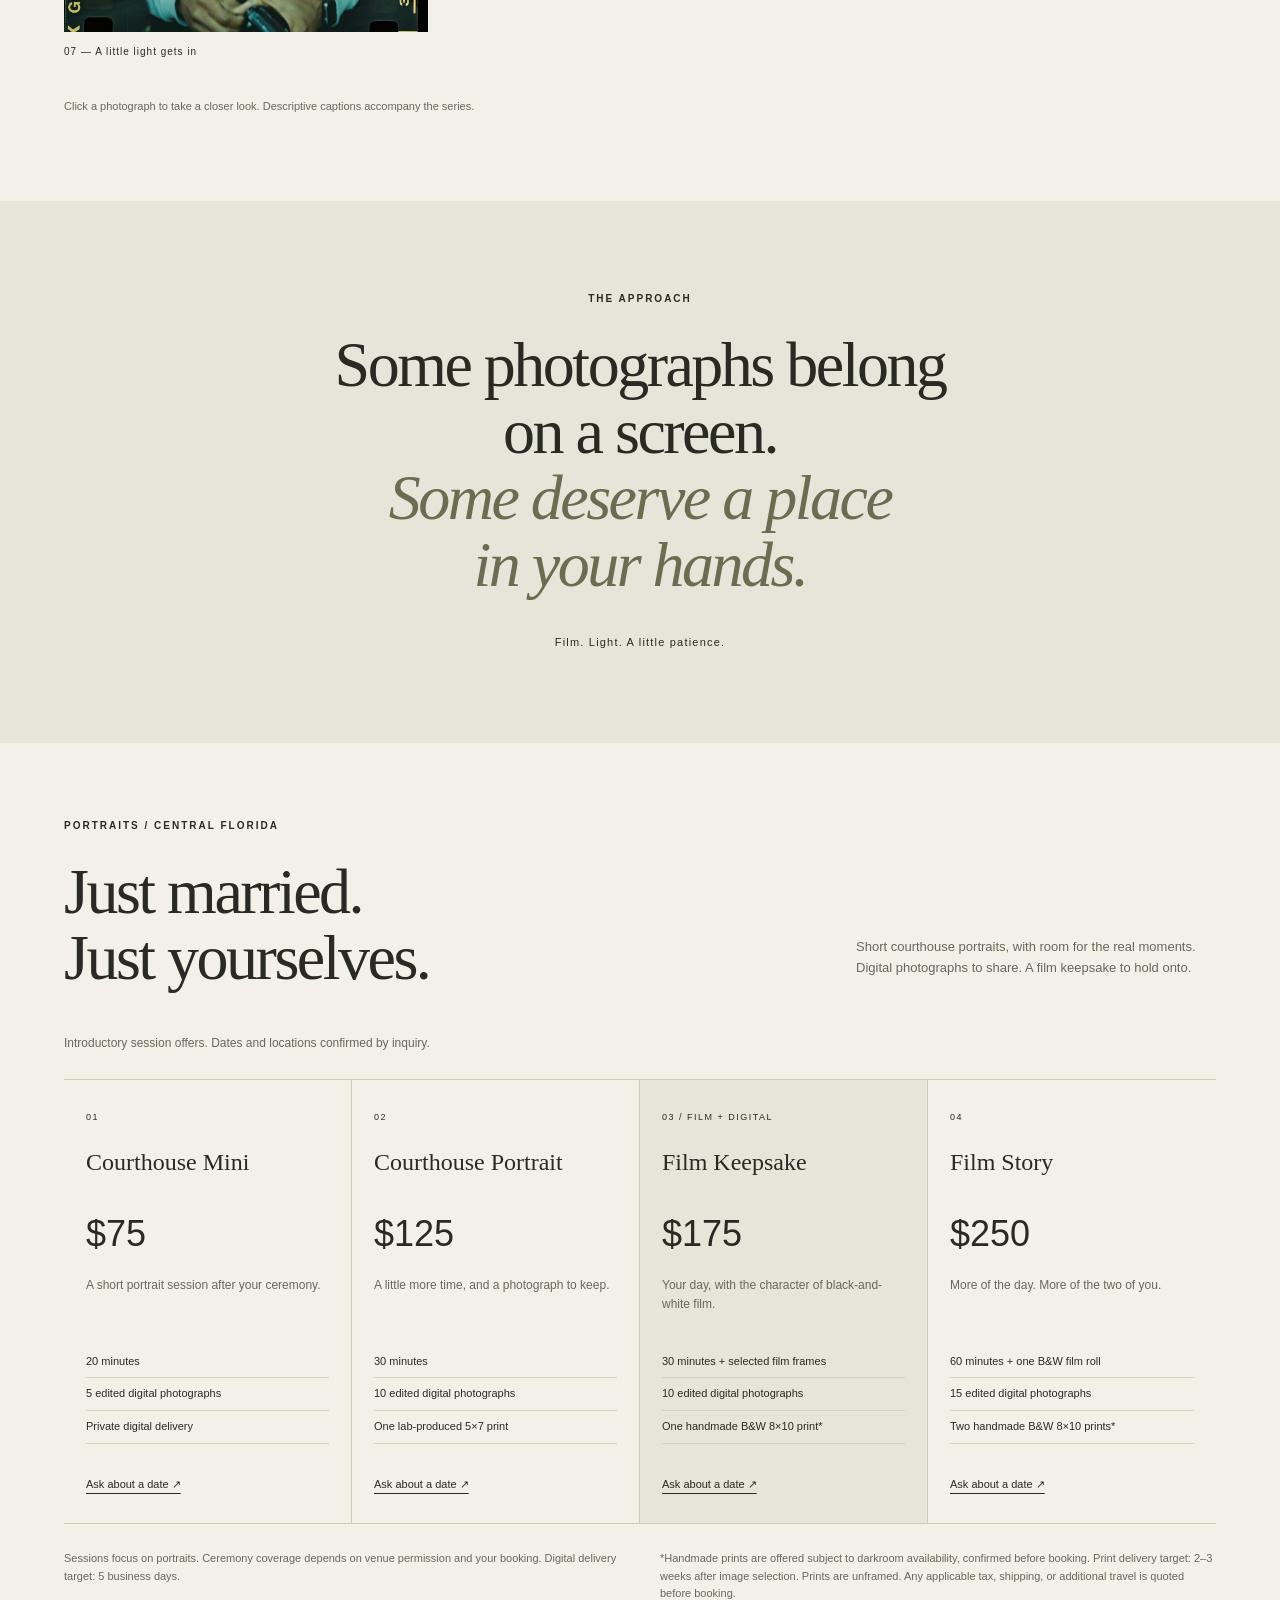
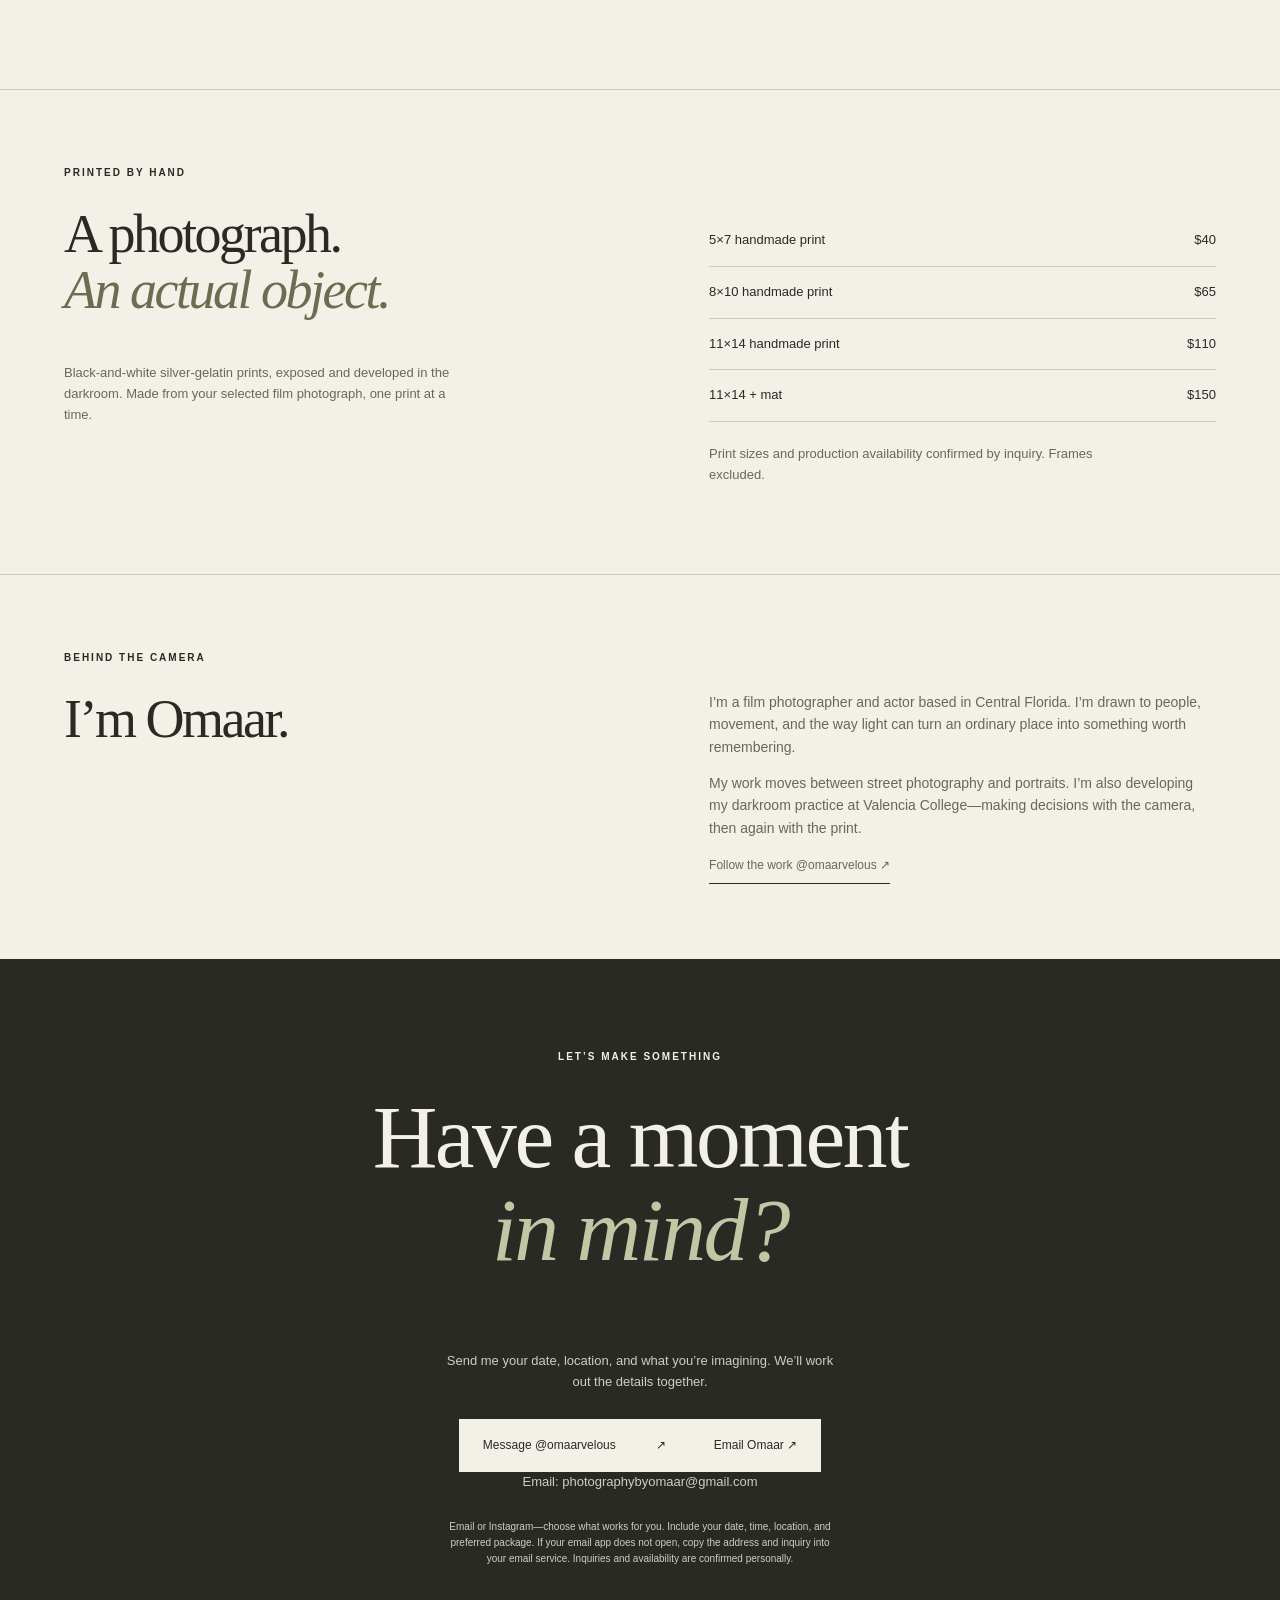
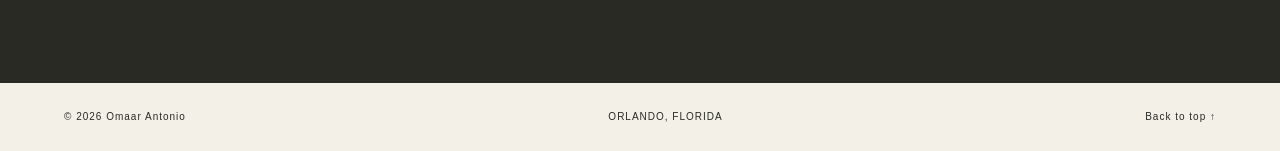
==== commit b521e55a: "Add email contact and courthouse inquiry drafts KAN-11 Add email contact and courthouse inquiry draf" ====
--- a/index.html
+++ b/index.html
@@ -63,7 +63,7 @@
     </section>
     <section class="prints commercial section"><div><p class="eyebrow">PRINTED BY HAND</p><h2>A photograph.<br><em>An actual object.</em></h2><p>Black-and-white silver-gelatin prints, exposed and developed in the darkroom. Made from your selected film photograph, one print at a time.</p></div><div class="print-list"><div><span>5×7 handmade print</span><strong>$40</strong></div><div><span>8×10 handmade print</span><strong>$65</strong></div><div><span>11×14 handmade print</span><strong>$110</strong></div><div><span>11×14 + mat</span><strong>$150</strong></div><p>Print sizes and production availability confirmed by inquiry. Frames excluded.</p></div></section>
     <section id="about" class="about section"><p class="eyebrow">BEHIND THE CAMERA</p><h2>I’m Omaar.</h2><div><p>I’m a film photographer and actor based in Central Florida. I’m drawn to people, movement, and the way light can turn an ordinary place into something worth remembering.</p><p>My work moves between street photography and portraits. I’m also developing my darkroom practice at Valencia College—making decisions with the camera, then again with the print.</p><a class="text-link" href="https://www.instagram.com/omaarvelous/" target="_blank" rel="noopener noreferrer">Follow the work @omaarvelous ↗</a></div></section>
-    <section id="contact" class="contact section"><p class="eyebrow">LET’S MAKE SOMETHING</p><h2>Have a moment<br><em>in mind?</em></h2><p>Send me your date, location, and what you’re imagining. We’ll work out the details together.</p><div id="inquiry-summary" class="inquiry-summary" hidden><p id="inquiry-text"></p><button id="copy-inquiry" type="button">Copy inquiry</button><span id="copy-status" role="status"></span></div><a class="button" href="https://www.instagram.com/omaarvelous/" target="_blank" rel="noopener noreferrer">Message @omaarvelous <span aria-hidden="true">↗</span></a><p class="contact-note">Opens Instagram. Inquiries and availability are confirmed personally.</p></section>
+    <section id="contact" class="contact section"><p class="eyebrow">LET’S MAKE SOMETHING</p><h2>Have a moment<br><em>in mind?</em></h2><p>Send me your date, location, and what you’re imagining. We’ll work out the details together.</p><div id="inquiry-summary" class="inquiry-summary" hidden><p id="inquiry-text"></p><button id="copy-inquiry" type="button">Copy inquiry</button><span id="copy-status" role="status"></span></div><a class="button" href="https://www.instagram.com/omaarvelous/" target="_blank" rel="noopener noreferrer">Message @omaarvelous <span aria-hidden="true">↗</span></a><a class="button" href="mailto:photographybyomaar@gmail.com?subject=Photography%20inquiry">Email Omaar ↗</a><p>Email: <a href="mailto:photographybyomaar@gmail.com">photographybyomaar@gmail.com</a></p><p class="contact-note">Email or Instagram—choose what works for you. Include your date, time, location, and preferred package. If your email app does not open, copy the address and inquiry into your email service. Inquiries and availability are confirmed personally.</p></section>
   </main>
   <footer><span>© <span id="year">2026</span> Omaar Antonio</span><span>ORLANDO, FLORIDA</span><a href="#">Back to top ↑</a></footer>
   <dialog id="lightbox" aria-labelledby="lightbox-caption"><button id="close-lightbox" aria-label="Close photograph">Close ×</button><img id="lightbox-image" alt=""><p id="lightbox-caption"></p></dialog>
